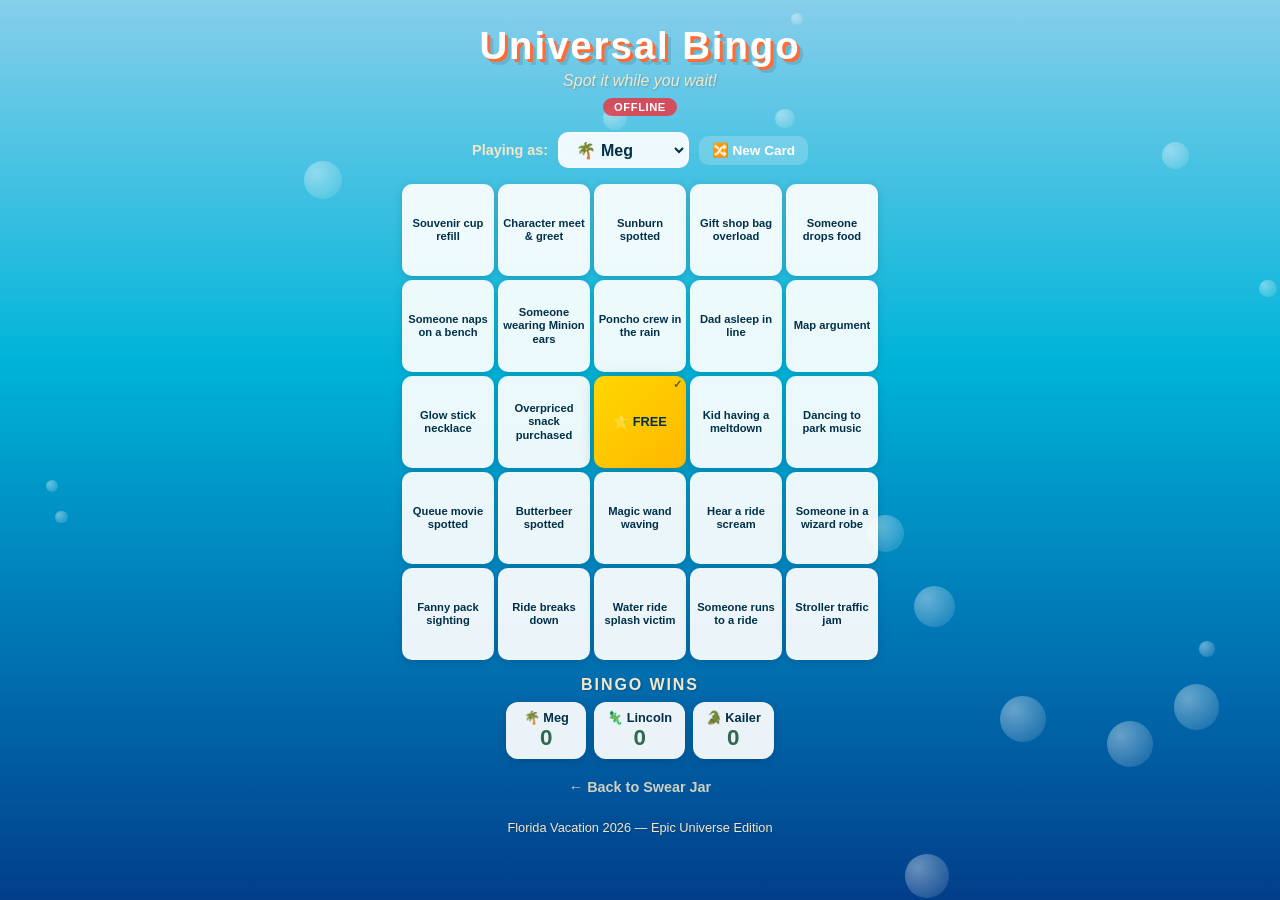
==== bingo.html @ 67891f8b "Add Universal Bingo game for playing in line 5x5 tap-to-mark bingo with 40 quirky things to spot whi" ====
<!DOCTYPE html>
<html lang="en">
<head>
  <meta charset="UTF-8">
  <meta name="viewport" content="width=device-width, initial-scale=1.0">
  <title>Universal Bingo</title>
  <link rel="stylesheet" href="bingo.css">
</head>
<body>
  <div id="bubbles"></div>

  <header>
    <h1>Universal Bingo</h1>
    <p class="subtitle">Spot it while you wait!</p>
    <span id="sync-status" class="sync-badge synced">Live</span>
  </header>

  <main>
    <section id="player-bar">
      <label for="bingo-player">Playing as:</label>
      <select id="bingo-player">
        <option value="Meg">🌴 Meg</option>
        <option value="Lincoln">🦎 Lincoln</option>
        <option value="Kailer">🐊 Kailer</option>
      </select>
      <button id="new-card-btn" class="action-btn">🔀 New Card</button>
    </section>

    <section id="bingo-board"></section>

    <div id="bingo-banner" class="hidden">
      <span class="banner-text">🎉 BINGO! 🎉</span>
    </div>

    <section id="scoreboard-section">
      <h2>Bingo Wins</h2>
      <div id="bingo-scores"></div>
    </section>

    <nav class="page-nav">
      <a href="index.html">← Back to Swear Jar</a>
    </nav>
  </main>

  <footer>
    <p>Florida Vacation 2026 &mdash; Epic Universe Edition</p>
  </footer>

  <script src="bingo.js"></script>
</body>
</html>
---- bingo.css ----
/* ── Reset & Base ─────────────────────────────────── */
*, *::before, *::after { margin: 0; padding: 0; box-sizing: border-box; }

:root {
  --sand: #f5e6c8;
  --ocean: #0077b6;
  --ocean-deep: #023e8a;
  --ocean-light: #00b4d8;
  --sunset-orange: #ff6b35;
  --sunset-pink: #ff477e;
  --palm-green: #2d6a4f;
  --sky: #caf0f8;
  --text: #023047;
  --text-light: #ffffff;
  --card-shadow: rgba(0, 0, 0, .15);
  --gold: #ffd700;
}

body {
  font-family: 'Segoe UI', Tahoma, Geneva, Verdana, sans-serif;
  background: linear-gradient(180deg, #87CEEB 0%, #00b4d8 40%, #0077b6 70%, #023e8a 100%);
  color: var(--text);
  min-height: 100vh;
  overflow-x: hidden;
  position: relative;
}

/* ── Bubbles ─────────────────────────────────────── */
#bubbles {
  position: fixed;
  inset: 0;
  pointer-events: none;
  z-index: 0;
  overflow: hidden;
}
#bubbles .bubble {
  position: absolute;
  border-radius: 50%;
  background: radial-gradient(circle at 30% 30%, rgba(255,255,255,0.4), rgba(255,255,255,0.05));
  animation: float var(--dur) ease-in-out infinite;
}
@keyframes float {
  0%   { transform: translateY(0) scale(1); opacity: 0.6; }
  50%  { transform: translateY(-80px) scale(1.1); opacity: 0.3; }
  100% { transform: translateY(0) scale(1); opacity: 0.6; }
}

/* ── Layout ──────────────────────────────────────── */
header, main, footer {
  position: relative;
  z-index: 1;
  max-width: 500px;
  margin: 0 auto;
  padding: 0 .75rem;
}

header {
  text-align: center;
  padding-top: 1.5rem;
}
header h1 {
  font-size: 2.4rem;
  font-weight: 800;
  letter-spacing: .05em;
  color: var(--text-light);
  text-shadow: 3px 3px 0 var(--sunset-orange), 6px 6px 0 rgba(0,0,0,0.1);
}
.subtitle {
  color: var(--sand);
  font-style: italic;
  font-size: 1rem;
  margin-top: .25rem;
  text-shadow: 1px 1px 2px rgba(0,0,0,0.2);
}

/* ── Sync Badge ─────────────────────────────────── */
.sync-badge {
  display: inline-block;
  margin-top: .5rem;
  padding: .2rem .7rem;
  border-radius: 20px;
  font-size: .7rem;
  font-weight: 700;
  letter-spacing: .05em;
  text-transform: uppercase;
}
.sync-badge.synced { background: rgba(45, 106, 79, 0.85); color: #fff; }
.sync-badge.offline { background: rgba(230, 57, 70, 0.85); color: #fff; }

/* ── Player Bar ──────────────────────────────────── */
#player-bar {
  margin-top: 1rem;
  display: flex;
  align-items: center;
  justify-content: center;
  gap: .6rem;
  flex-wrap: wrap;
}
#player-bar label {
  color: var(--sand);
  font-weight: 600;
  font-size: .9rem;
}
#bingo-player {
  padding: .4rem .8rem;
  border-radius: 10px;
  border: 2px solid rgba(255,255,255,0.3);
  background: rgba(255,255,255,0.9);
  color: var(--text);
  font-size: 1rem;
  font-weight: 600;
  cursor: pointer;
}
#new-card-btn {
  padding: .4rem .8rem;
  border: none;
  border-radius: 10px;
  background: rgba(255,255,255,0.2);
  color: var(--text-light);
  font-size: .85rem;
  font-weight: 700;
  cursor: pointer;
  transition: background .2s;
}
#new-card-btn:active { background: rgba(255,255,255,0.35); }

/* ── Bingo Board ─────────────────────────────────── */
#bingo-board {
  margin-top: 1rem;
  display: grid;
  grid-template-columns: repeat(5, 1fr);
  gap: 4px;
}

.bingo-cell {
  aspect-ratio: 1;
  background: rgba(255, 255, 255, 0.92);
  border-radius: 10px;
  display: flex;
  align-items: center;
  justify-content: center;
  text-align: center;
  font-size: .7rem;
  font-weight: 600;
  color: var(--text);
  padding: 4px;
  cursor: pointer;
  transition: all .2s;
  position: relative;
  line-height: 1.2;
  user-select: none;
  -webkit-user-select: none;
  box-shadow: 0 2px 8px var(--card-shadow);
}
.bingo-cell:active {
  transform: scale(0.95);
}
.bingo-cell.marked {
  background: linear-gradient(135deg, var(--palm-green), #40916c);
  color: var(--text-light);
  box-shadow: 0 2px 12px rgba(45, 106, 79, 0.4);
}
.bingo-cell.marked::after {
  content: '✓';
  position: absolute;
  top: 2px;
  right: 4px;
  font-size: .7rem;
  opacity: 0.7;
}
.bingo-cell.free {
  background: linear-gradient(135deg, var(--gold), #ffb700);
  color: var(--text);
  font-weight: 800;
  font-size: .8rem;
}

.bingo-cell.bingo-highlight {
  animation: bingoFlash 0.6s ease-in-out 3;
}
@keyframes bingoFlash {
  0%, 100% { box-shadow: 0 2px 12px rgba(45, 106, 79, 0.4); }
  50% { box-shadow: 0 0 20px rgba(255, 215, 0, 0.8); }
}

/* ── Bingo Banner ────────────────────────────────── */
#bingo-banner {
  text-align: center;
  margin: 1rem auto;
  padding: .75rem 1.5rem;
  background: linear-gradient(135deg, var(--gold), #ffb700);
  border-radius: 16px;
  box-shadow: 0 4px 20px rgba(255, 215, 0, 0.5);
  animation: bannerPulse 1s ease-in-out infinite;
}
.banner-text {
  font-size: 1.5rem;
  font-weight: 800;
  color: var(--text);
}
@keyframes bannerPulse {
  0%, 100% { transform: scale(1); }
  50% { transform: scale(1.03); }
}

/* ── Scoreboard ──────────────────────────────────── */
#scoreboard-section {
  margin-top: 1rem;
  text-align: center;
}
#scoreboard-section h2 {
  font-weight: 600;
  font-size: 1rem;
  color: var(--sand);
  text-transform: uppercase;
  letter-spacing: .12em;
  margin-bottom: .5rem;
  text-shadow: 1px 1px 2px rgba(0,0,0,0.2);
}
#bingo-scores {
  display: flex;
  justify-content: center;
  gap: .5rem;
}
.bingo-score-card {
  background: rgba(255, 255, 255, 0.92);
  border-radius: 12px;
  padding: .5rem .8rem;
  text-align: center;
  box-shadow: 0 2px 10px var(--card-shadow);
  min-width: 80px;
}
.bingo-score-card .score-name {
  font-size: .8rem;
  font-weight: 700;
  color: var(--text);
}
.bingo-score-card .score-wins {
  font-size: 1.4rem;
  font-weight: 800;
  color: var(--palm-green);
}

/* ── Navigation ──────────────────────────────────── */
.page-nav {
  margin-top: 1.2rem;
  text-align: center;
}
.page-nav a {
  color: var(--sand);
  text-decoration: none;
  font-weight: 600;
  font-size: .9rem;
  opacity: 0.85;
  transition: opacity .2s;
}
.page-nav a:hover { opacity: 1; }

/* ── Footer ──────────────────────────────────────── */
footer {
  text-align: center;
  padding: 1.5rem 1rem;
  color: var(--sand);
  font-size: .8rem;
  text-shadow: 1px 1px 2px rgba(0,0,0,0.2);
}

/* ── Utility ─────────────────────────────────────── */
.hidden { display: none !important; }

/* ── Responsive ──────────────────────────────────── */
@media (max-width: 400px) {
  header h1 { font-size: 1.8rem; }
  .bingo-cell { font-size: .6rem; border-radius: 8px; }
  .banner-text { font-size: 1.2rem; }
}
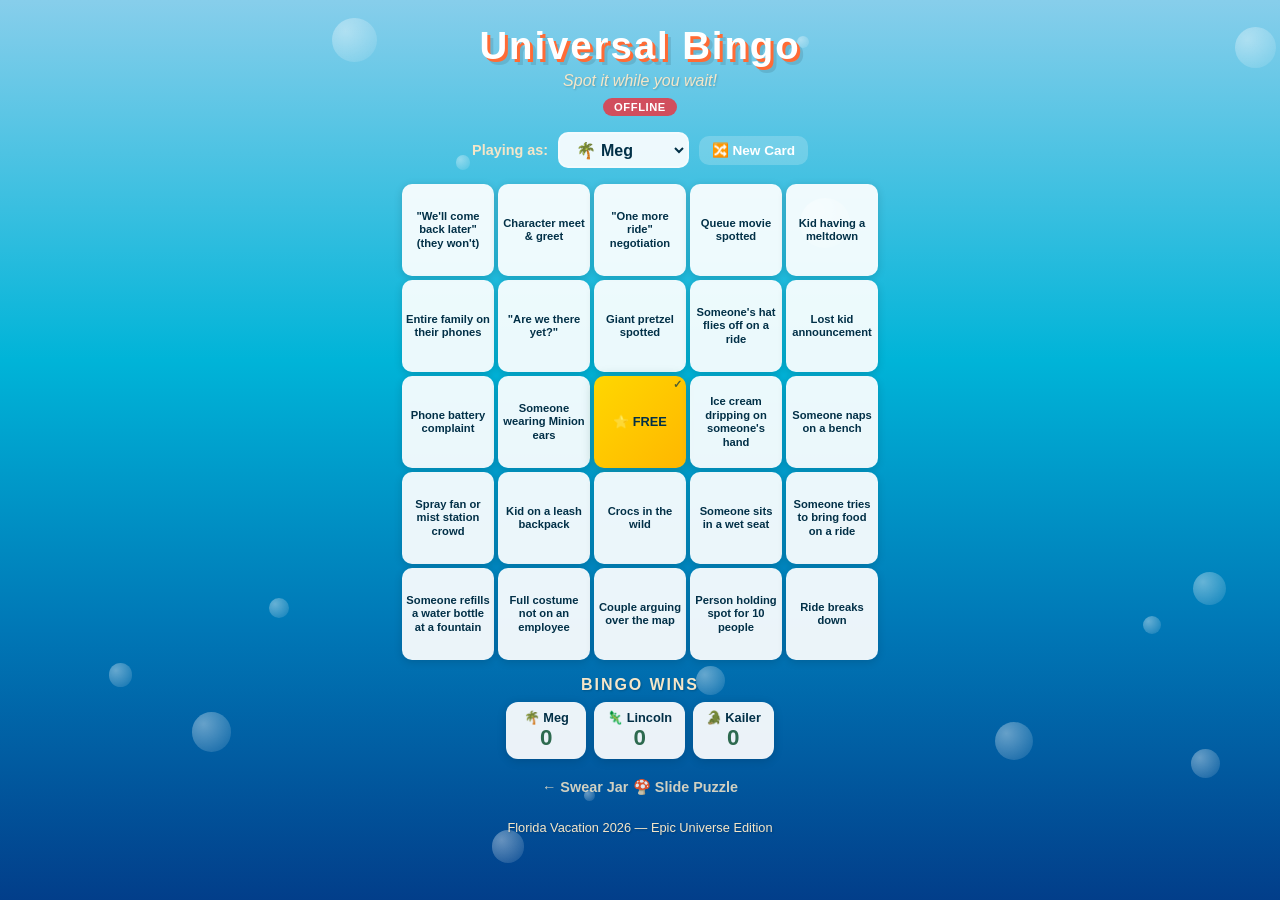
==== commit 92c4519d: "Add Mario slide puzzle game for line entertainment Classic slide puzzle with Mario emoji tiles, 3x3/" ====
--- a/bingo.html
+++ b/bingo.html
@@ -38,7 +38,8 @@
     </section>
 
     <nav class="page-nav">
-      <a href="index.html">← Back to Swear Jar</a>
+      <a href="index.html">← Swear Jar</a>
+      <a href="puzzle.html">🍄 Slide Puzzle</a>
     </nav>
   </main>
 
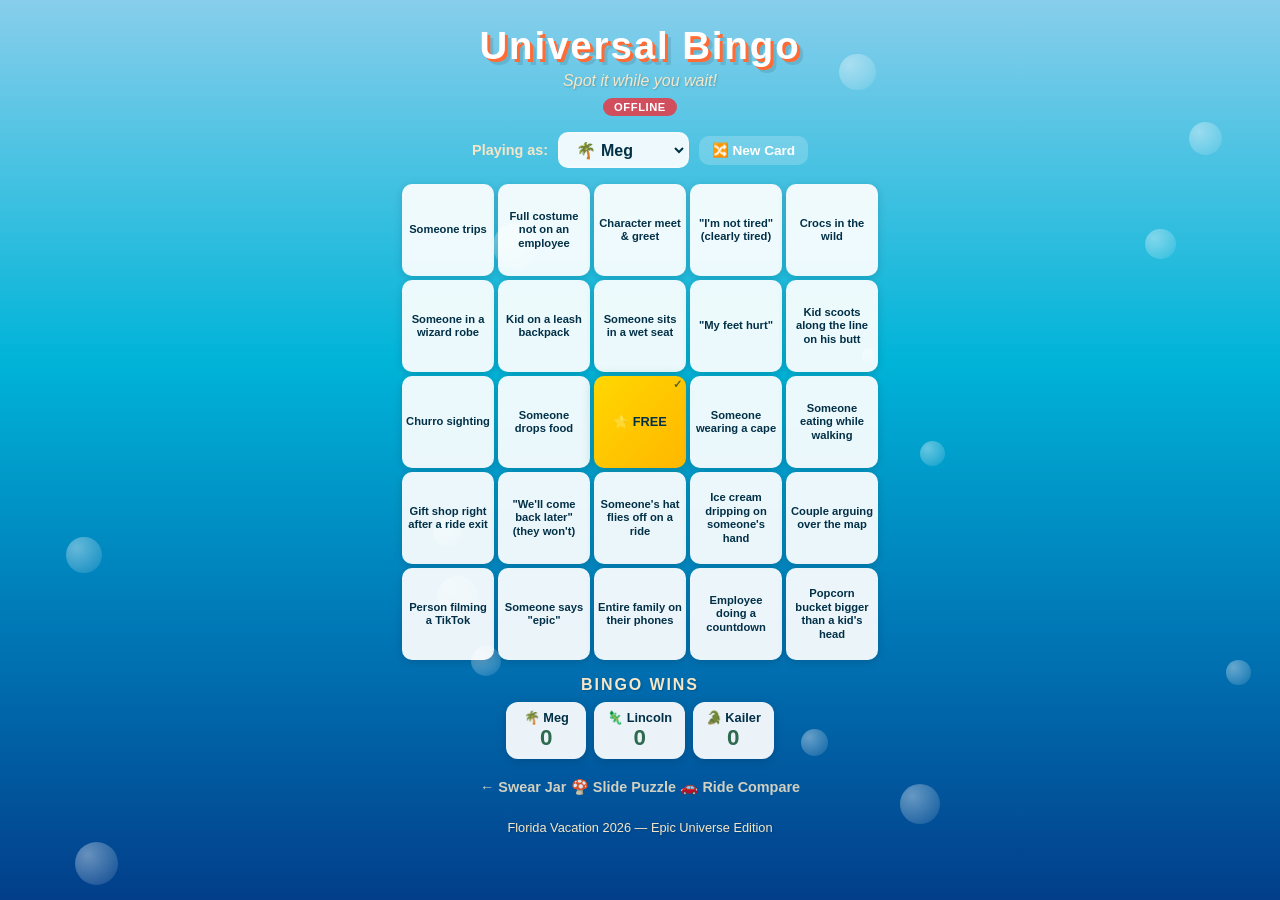
==== commit 359b3f5b: "Add Ride Compare page prototyping Meg's one-tap rideshare idea Shows side-by-side simulated price qu" ====
--- a/bingo.html
+++ b/bingo.html
@@ -40,6 +40,7 @@
     <nav class="page-nav">
       <a href="index.html">← Swear Jar</a>
       <a href="puzzle.html">🍄 Slide Puzzle</a>
+      <a href="rideshare.html">🚗 Ride Compare</a>
     </nav>
   </main>
 
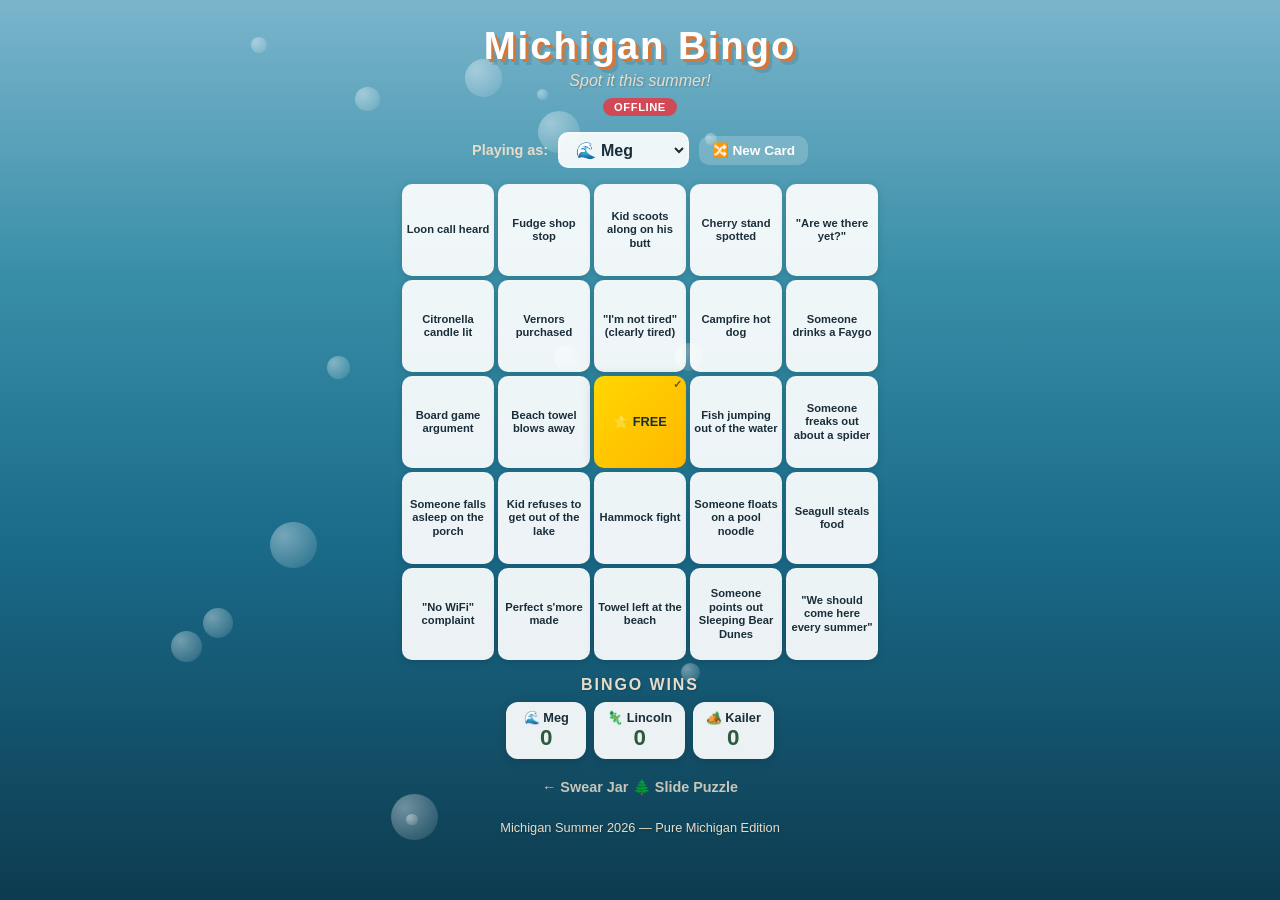
==== commit 5c41c920: "Rebrand entire app from Florida vacation to Michigan summer - New lake/forest color palette across a" ====
--- a/bingo.html
+++ b/bingo.html
@@ -3,15 +3,15 @@
 <head>
   <meta charset="UTF-8">
   <meta name="viewport" content="width=device-width, initial-scale=1.0">
-  <title>Universal Bingo</title>
+  <title>Michigan Summer Bingo</title>
   <link rel="stylesheet" href="bingo.css">
 </head>
 <body>
   <div id="bubbles"></div>
 
   <header>
-    <h1>Universal Bingo</h1>
-    <p class="subtitle">Spot it while you wait!</p>
+    <h1>Michigan Bingo</h1>
+    <p class="subtitle">Spot it this summer!</p>
     <span id="sync-status" class="sync-badge synced">Live</span>
   </header>
 
@@ -19,9 +19,9 @@
     <section id="player-bar">
       <label for="bingo-player">Playing as:</label>
       <select id="bingo-player">
-        <option value="Meg">🌴 Meg</option>
+        <option value="Meg">🌊 Meg</option>
         <option value="Lincoln">🦎 Lincoln</option>
-        <option value="Kailer">🐊 Kailer</option>
+        <option value="Kailer">🏕️ Kailer</option>
       </select>
       <button id="new-card-btn" class="action-btn">🔀 New Card</button>
     </section>
@@ -39,13 +39,12 @@
 
     <nav class="page-nav">
       <a href="index.html">← Swear Jar</a>
-      <a href="puzzle.html">🍄 Slide Puzzle</a>
-      <a href="rideshare.html">🚗 Ride Compare</a>
+      <a href="puzzle.html">🌲 Slide Puzzle</a>
     </nav>
   </main>
 
   <footer>
-    <p>Florida Vacation 2026 &mdash; Epic Universe Edition</p>
+    <p>Michigan Summer 2026 &mdash; Pure Michigan Edition</p>
   </footer>
 
   <script src="bingo.js"></script>
--- a/bingo.css
+++ b/bingo.css
@@ -2,15 +2,15 @@
 *, *::before, *::after { margin: 0; padding: 0; box-sizing: border-box; }
 
 :root {
-  --sand: #f5e6c8;
-  --ocean: #0077b6;
-  --ocean-deep: #023e8a;
-  --ocean-light: #00b4d8;
-  --sunset-orange: #ff6b35;
-  --sunset-pink: #ff477e;
-  --palm-green: #2d6a4f;
-  --sky: #caf0f8;
-  --text: #023047;
+  --sand: #e8dcc8;
+  --ocean: #1a6b8a;
+  --ocean-deep: #0d3b4f;
+  --ocean-light: #3a9fbf;
+  --sunset-orange: #d4783a;
+  --sunset-pink: #c44e5c;
+  --palm-green: #2d5a3f;
+  --sky: #c5dde8;
+  --text: #1a2e3a;
   --text-light: #ffffff;
   --card-shadow: rgba(0, 0, 0, .15);
   --gold: #ffd700;
@@ -18,7 +18,7 @@
 
 body {
   font-family: 'Segoe UI', Tahoma, Geneva, Verdana, sans-serif;
-  background: linear-gradient(180deg, #87CEEB 0%, #00b4d8 40%, #0077b6 70%, #023e8a 100%);
+  background: linear-gradient(180deg, #7ab5cc 0%, #3a8fa8 30%, #1a6b8a 60%, #0d3b4f 100%);
   color: var(--text);
   min-height: 100vh;
   overflow-x: hidden;
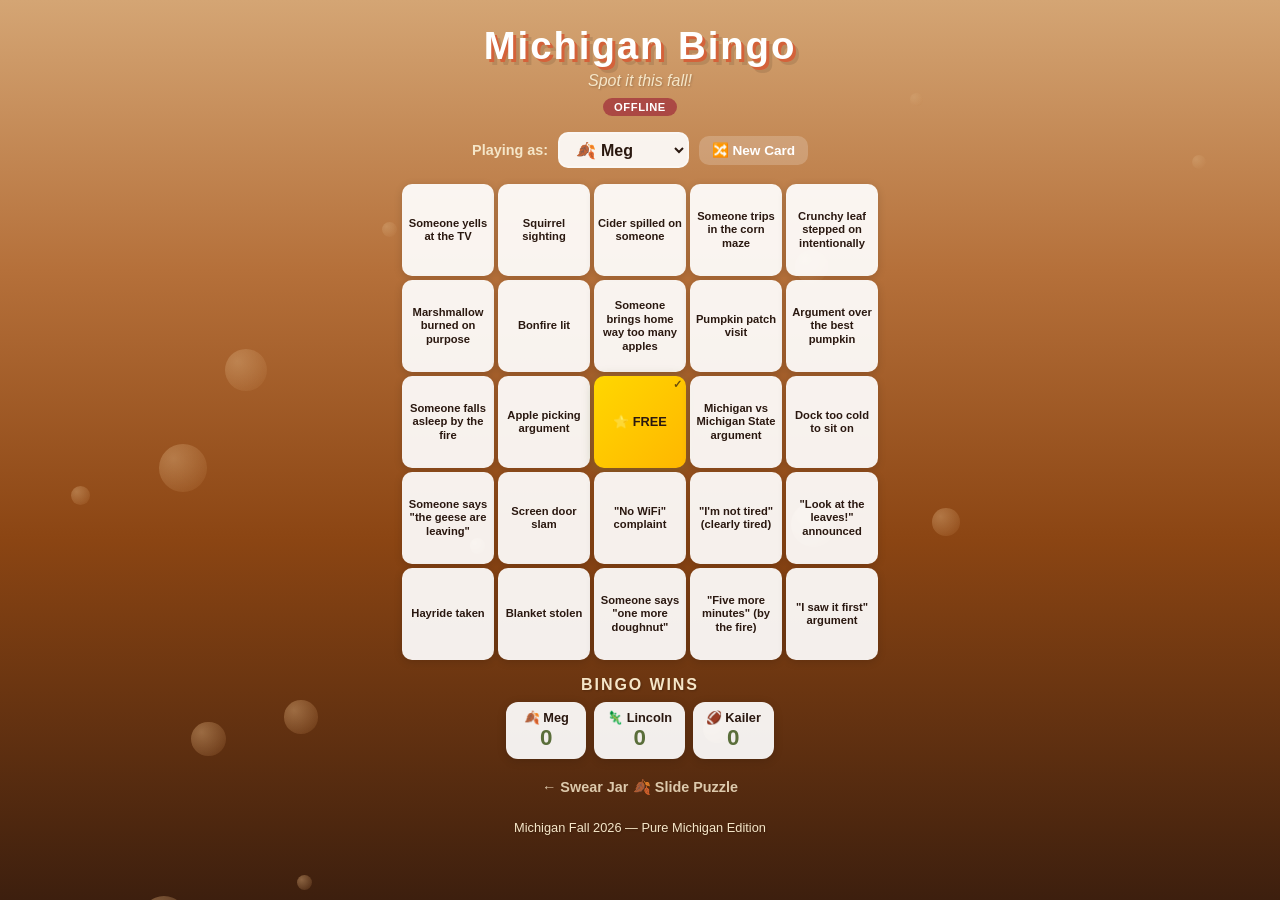
==== commit ec5b5eb8: "Update theme from Michigan Summer to Michigan Fall Warm autumn color palette (burnt orange, cranberr" ====
--- a/bingo.html
+++ b/bingo.html
@@ -3,7 +3,7 @@
 <head>
   <meta charset="UTF-8">
   <meta name="viewport" content="width=device-width, initial-scale=1.0">
-  <title>Michigan Summer Bingo</title>
+  <title>Michigan Fall Bingo</title>
   <link rel="stylesheet" href="bingo.css">
 </head>
 <body>
@@ -11,7 +11,7 @@
 
   <header>
     <h1>Michigan Bingo</h1>
-    <p class="subtitle">Spot it this summer!</p>
+    <p class="subtitle">Spot it this fall!</p>
     <span id="sync-status" class="sync-badge synced">Live</span>
   </header>
 
@@ -19,9 +19,9 @@
     <section id="player-bar">
       <label for="bingo-player">Playing as:</label>
       <select id="bingo-player">
-        <option value="Meg">🌊 Meg</option>
+        <option value="Meg">🍂 Meg</option>
         <option value="Lincoln">🦎 Lincoln</option>
-        <option value="Kailer">🏕️ Kailer</option>
+        <option value="Kailer">🏈 Kailer</option>
       </select>
       <button id="new-card-btn" class="action-btn">🔀 New Card</button>
     </section>
@@ -39,12 +39,12 @@
 
     <nav class="page-nav">
       <a href="index.html">← Swear Jar</a>
-      <a href="puzzle.html">🌲 Slide Puzzle</a>
+      <a href="puzzle.html">🍂 Slide Puzzle</a>
     </nav>
   </main>
 
   <footer>
-    <p>Michigan Summer 2026 &mdash; Pure Michigan Edition</p>
+    <p>Michigan Fall 2026 &mdash; Pure Michigan Edition</p>
   </footer>
 
   <script src="bingo.js"></script>
--- a/bingo.css
+++ b/bingo.css
@@ -2,15 +2,15 @@
 *, *::before, *::after { margin: 0; padding: 0; box-sizing: border-box; }
 
 :root {
-  --sand: #e8dcc8;
-  --ocean: #1a6b8a;
-  --ocean-deep: #0d3b4f;
-  --ocean-light: #3a9fbf;
-  --sunset-orange: #d4783a;
-  --sunset-pink: #c44e5c;
-  --palm-green: #2d5a3f;
-  --sky: #c5dde8;
-  --text: #1a2e3a;
+  --sand: #f5e6c8;
+  --ocean: #8b4513;
+  --ocean-deep: #3d1f0e;
+  --ocean-light: #c47f3a;
+  --sunset-orange: #d4623a;
+  --sunset-pink: #a63d40;
+  --palm-green: #5a6e3a;
+  --sky: #f5e0b8;
+  --text: #2a1810;
   --text-light: #ffffff;
   --card-shadow: rgba(0, 0, 0, .15);
   --gold: #ffd700;
@@ -18,7 +18,7 @@
 
 body {
   font-family: 'Segoe UI', Tahoma, Geneva, Verdana, sans-serif;
-  background: linear-gradient(180deg, #7ab5cc 0%, #3a8fa8 30%, #1a6b8a 60%, #0d3b4f 100%);
+  background: linear-gradient(180deg, #d4a574 0%, #b5703a 30%, #8b4513 60%, #3d1f0e 100%);
   color: var(--text);
   min-height: 100vh;
   overflow-x: hidden;
@@ -36,7 +36,7 @@
 #bubbles .bubble {
   position: absolute;
   border-radius: 50%;
-  background: radial-gradient(circle at 30% 30%, rgba(255,255,255,0.4), rgba(255,255,255,0.05));
+  background: radial-gradient(circle at 30% 30%, rgba(212, 165, 116, 0.5), rgba(180, 100, 40, 0.1));
   animation: float var(--dur) ease-in-out infinite;
 }
 @keyframes float {
@@ -84,8 +84,8 @@
   letter-spacing: .05em;
   text-transform: uppercase;
 }
-.sync-badge.synced { background: rgba(45, 106, 79, 0.85); color: #fff; }
-.sync-badge.offline { background: rgba(230, 57, 70, 0.85); color: #fff; }
+.sync-badge.synced { background: rgba(90, 110, 58, 0.85); color: #fff; }
+.sync-badge.offline { background: rgba(166, 61, 64, 0.85); color: #fff; }
 
 /* ── Player Bar ──────────────────────────────────── */
 #player-bar {
@@ -156,9 +156,9 @@
   transform: scale(0.95);
 }
 .bingo-cell.marked {
-  background: linear-gradient(135deg, var(--palm-green), #40916c);
+  background: linear-gradient(135deg, var(--palm-green), #6b8a3a);
   color: var(--text-light);
-  box-shadow: 0 2px 12px rgba(45, 106, 79, 0.4);
+  box-shadow: 0 2px 12px rgba(90, 110, 58, 0.4);
 }
 .bingo-cell.marked::after {
   content: '✓';
@@ -179,7 +179,7 @@
   animation: bingoFlash 0.6s ease-in-out 3;
 }
 @keyframes bingoFlash {
-  0%, 100% { box-shadow: 0 2px 12px rgba(45, 106, 79, 0.4); }
+  0%, 100% { box-shadow: 0 2px 12px rgba(90, 110, 58, 0.4); }
   50% { box-shadow: 0 0 20px rgba(255, 215, 0, 0.8); }
 }
 
